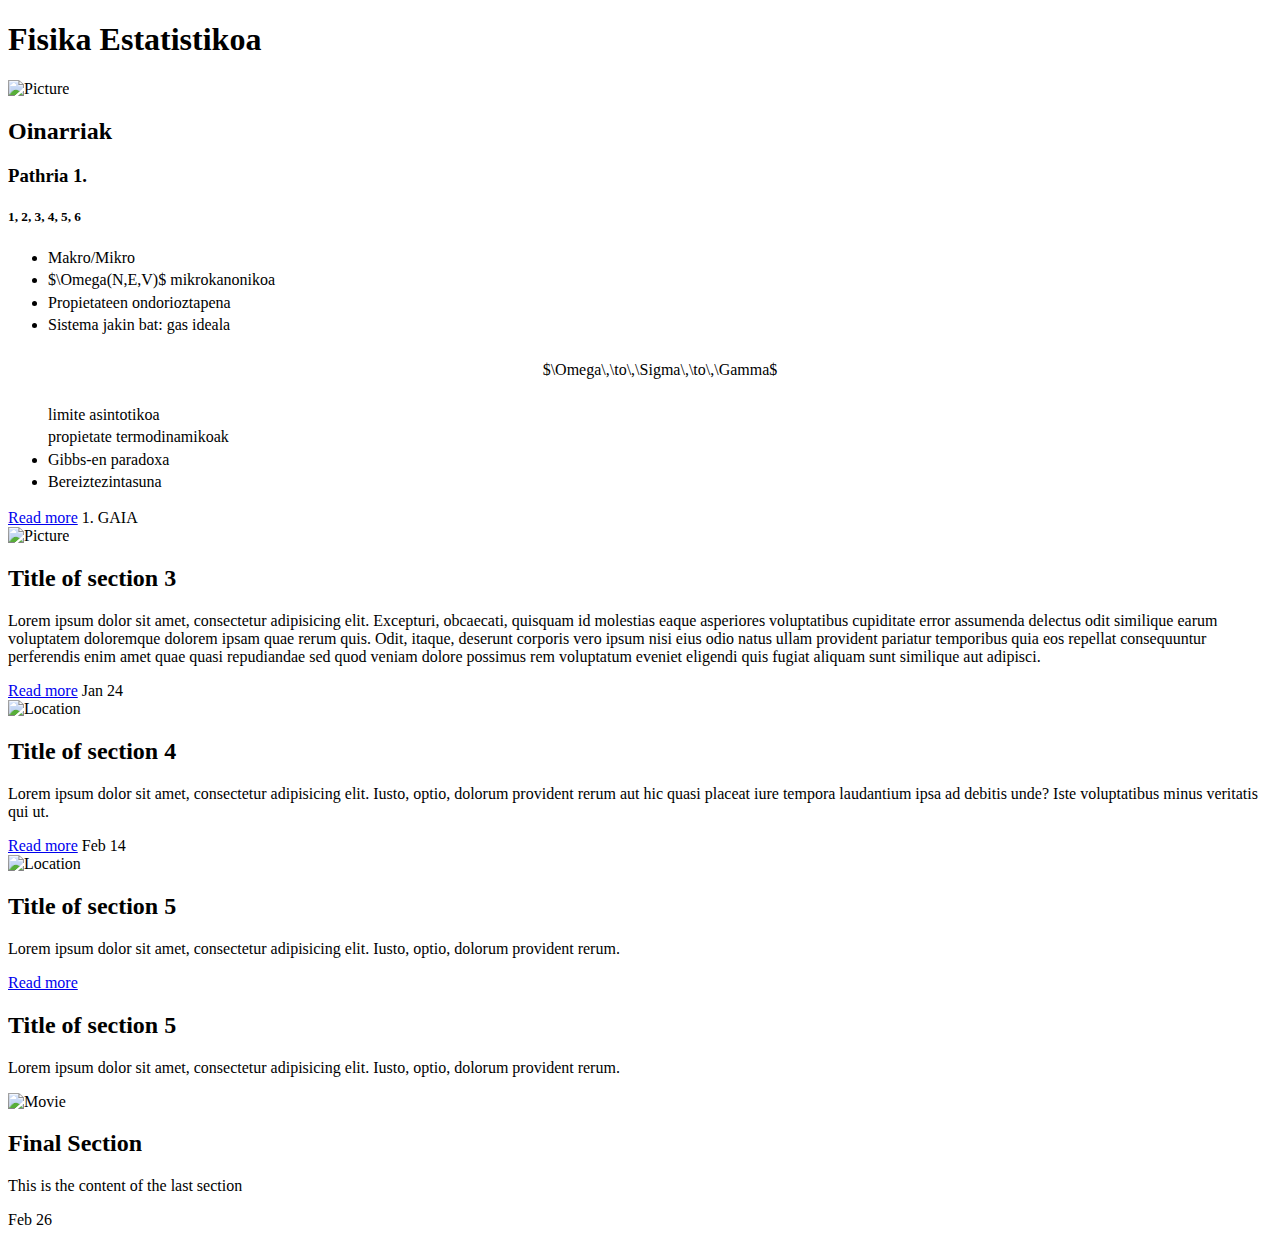
==== 2_FisikaEstatistikoa2016_2017/vertical-timeline/index.html @ 7bee0e9d "HTML proba (2017-01-31)" ====
<!doctype html>
<html lang="en" class="no-js">
<head>
	<meta charset="UTF-8">
	<meta name="viewport" content="width=device-width, initial-scale=1">

	<link href='http://fonts.googleapis.com/css?family=Droid+Serif|Open+Sans:400,700' rel='stylesheet' type='text/css'>

	<link rel="stylesheet" href="css/reset.css"> <!-- CSS reset -->
	<link rel="stylesheet" href="css/style.css"> <!-- Resource style -->
	<script src="js/modernizr.js"></script> <!-- Modernizr -->
  	
	<title>Fisika Estatistikoa</title>

</head>
<body>
	<header>
		<h1>Fisika Estatistikoa</h1>
	</header>

	<section id="cd-timeline" class="cd-container">
		<div class="cd-timeline-block">
			<div class="cd-timeline-img cd-picture">
				<img src="img/cd-icon-picture.svg" alt="Picture">
			</div> <!-- cd-timeline-img -->

			<div class="cd-timeline-content-pathria">
				<h2>Oinarriak</h2>
				<h3>Pathria 1.</h3>
				<h5>1, 2, 3, 4, 5, 6</h5>
				<p></p>
				<ul style="list-style-type:disc; line-height:1.4;">
					<li>Makro/Mikro</li>
					<li>$\Omega(N,E,V)$ mikrokanonikoa</li>
					<li>Propietateen ondorioztapena</li>
					<li>Sistema jakin bat: gas ideala<br><br>
					<center>$\Omega\,\to\,\Sigma\,\to\,\Gamma$</center><br>
					limite asintotikoa<br>
					propietate termodinamikoak</li>
					<li>Gibbs-en paradoxa</li>
					<li>Bereiztezintasuna</li>
				</ul>
				<p></p>
				<p></p>
				<a href="#0" class="cd-read-more">Read more</a>
				<span class="cd-date">1. GAIA</span>
			</div> <!-- cd-timeline-content -->
		</div> <!-- cd-timeline-block -->

<!--Salto-->
		<div class="cd-timeline-block">
		</div> <!-- cd-timeline-block -->
		
		<div class="cd-timeline-block">
			<div class="cd-timeline-img cd-picture">
				<img src="img/cd-icon-picture.svg" alt="Picture">
			</div> <!-- cd-timeline-img -->

			<div class="cd-timeline-content">
				<h2>Title of section 3</h2>
				<p>Lorem ipsum dolor sit amet, consectetur adipisicing elit. Excepturi, obcaecati, quisquam id molestias eaque asperiores voluptatibus cupiditate error assumenda delectus odit similique earum voluptatem doloremque dolorem ipsam quae rerum quis. Odit, itaque, deserunt corporis vero ipsum nisi eius odio natus ullam provident pariatur temporibus quia eos repellat consequuntur perferendis enim amet quae quasi repudiandae sed quod veniam dolore possimus rem voluptatum eveniet eligendi quis fugiat aliquam sunt similique aut adipisci.</p>
				<a href="#0" class="cd-read-more">Read more</a>
				<span class="cd-date">Jan 24</span>
			</div> <!-- cd-timeline-content -->
		</div> <!-- cd-timeline-block -->

		<div class="cd-timeline-block">
			<div class="cd-timeline-img cd-location">
				<img src="img/cd-icon-location.svg" alt="Location">
			</div> <!-- cd-timeline-img -->

			<div class="cd-timeline-content-kittel">
				<h2>Title of section 4</h2>
				<p>Lorem ipsum dolor sit amet, consectetur adipisicing elit. Iusto, optio, dolorum provident rerum aut hic quasi placeat iure tempora laudantium ipsa ad debitis unde? Iste voluptatibus minus veritatis qui ut.</p>
				<a href="#0" class="cd-read-more">Read more</a>
				<span class="cd-date">Feb 14</span>
			</div> <!-- cd-timeline-content -->
		</div> <!-- cd-timeline-block -->

		<div class="cd-timeline-block">
			<div class="cd-timeline-img cd-location">
				<img src="img/cd-icon-location.svg" alt="Location">
			</div> <!-- cd-timeline-img -->

			<div class="cd-timeline-content">
				<h2>Title of section 5</h2>
				<p>Lorem ipsum dolor sit amet, consectetur adipisicing elit. Iusto, optio, dolorum provident rerum.</p>
				<a href="#0" class="cd-read-more">Read more</a>
				<span class="cd-date"><h2>Title of section 5</h2>
				<p>Lorem ipsum dolor sit amet, consectetur adipisicing elit. Iusto, optio, dolorum provident rerum.</p></span>
				<!-- <span class="cd-timeline-content">Feb 18</span>-->
			</div> <!-- cd-timeline-content -->
		</div> <!-- cd-timeline-block -->

		<div class="cd-timeline-block">
			<div class="cd-timeline-img cd-movie">
				<img src="img/cd-icon-movie.svg" alt="Movie">
			</div> <!-- cd-timeline-img -->

			<div class="cd-timeline-content">
				<h2>Final Section</h2>
				<p>This is the content of the last section</p>
				<span class="cd-date">Feb 26</span>
			</div> <!-- cd-timeline-content -->
		</div> <!-- cd-timeline-block -->
	</section> <!-- cd-timeline -->
<script src="http://ajax.googleapis.com/ajax/libs/jquery/1.11.0/jquery.min.js"></script>
<script src="js/main.js"></script> <!-- Resource jQuery -->
<script type="text/x-mathjax-config">
  MathJax.Hub.Config({tex2jax: {inlineMath: [['$','$'], ['\\(','\\)']]}});
</script>
<script type="text/javascript" async
  src="https://cdn.mathjax.org/mathjax/latest/MathJax.js?config=TeX-AMS_CHTML">
</script>
</body>
</html>
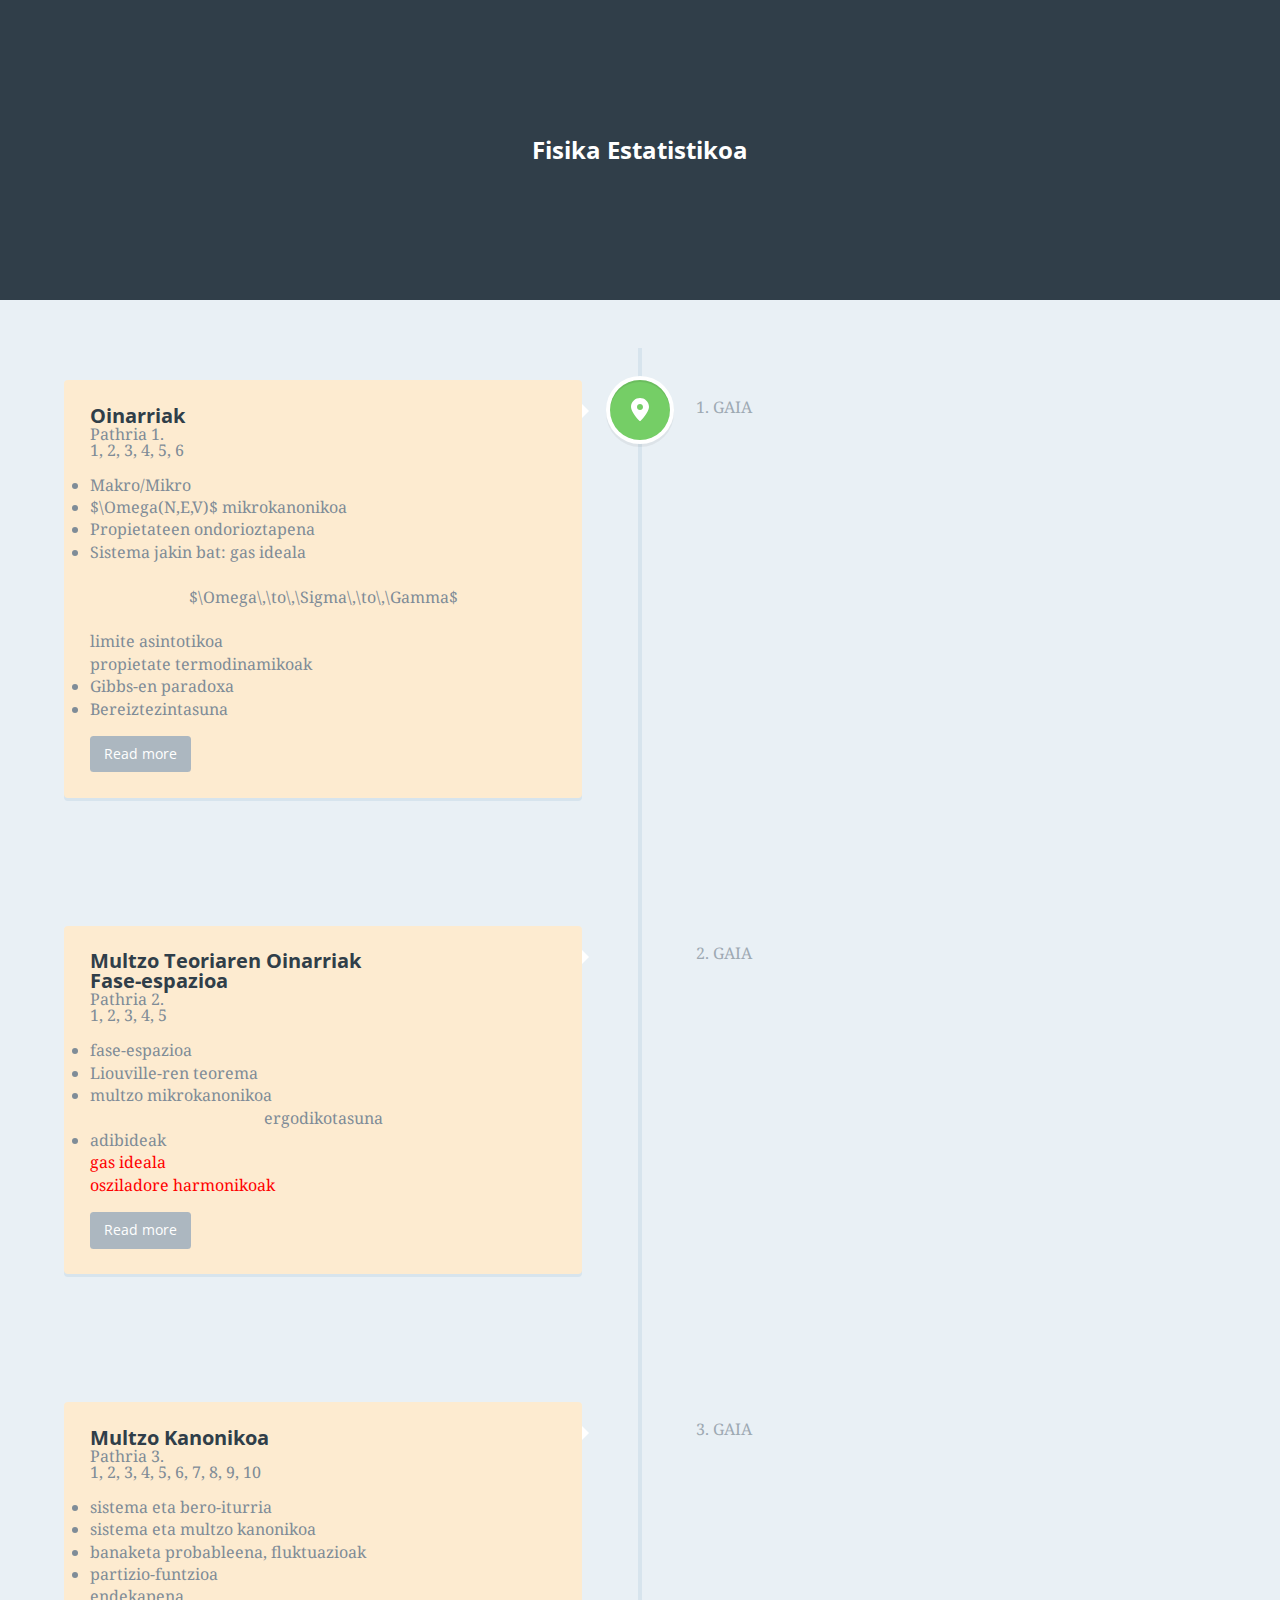
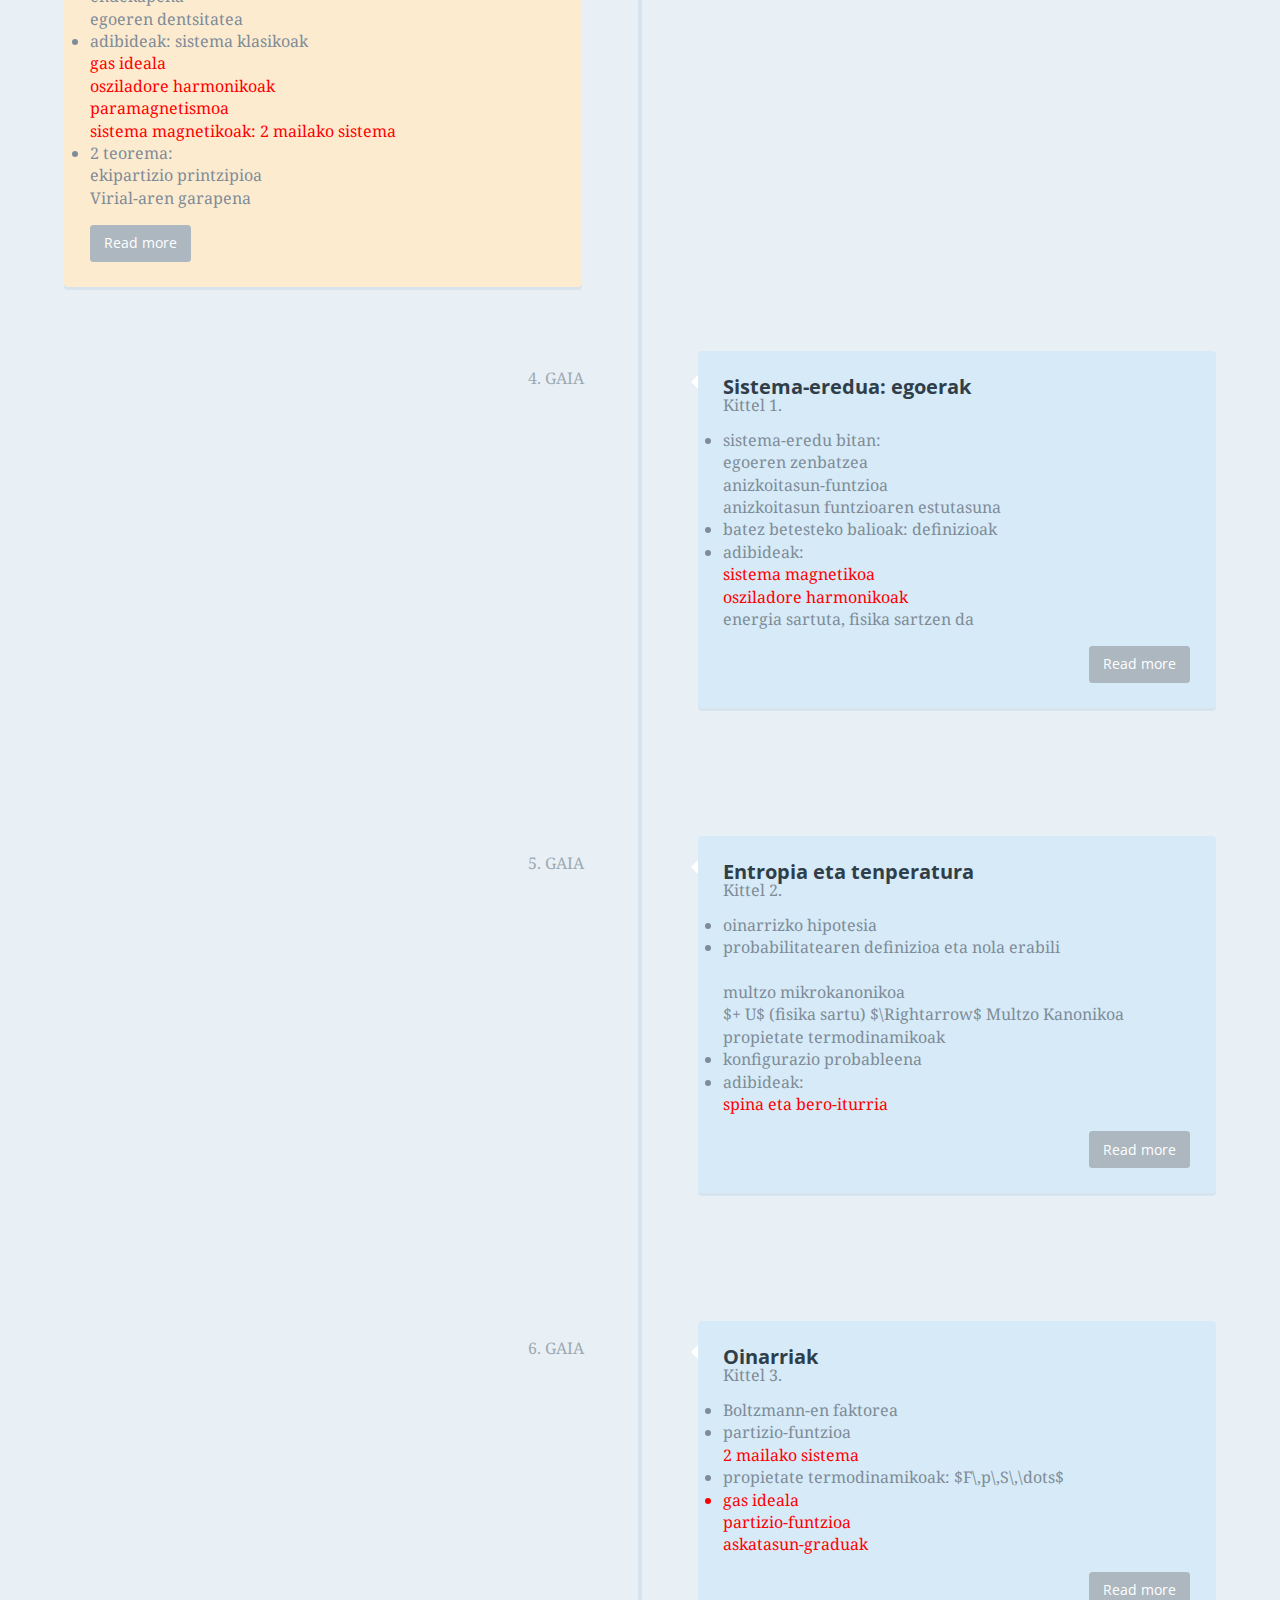
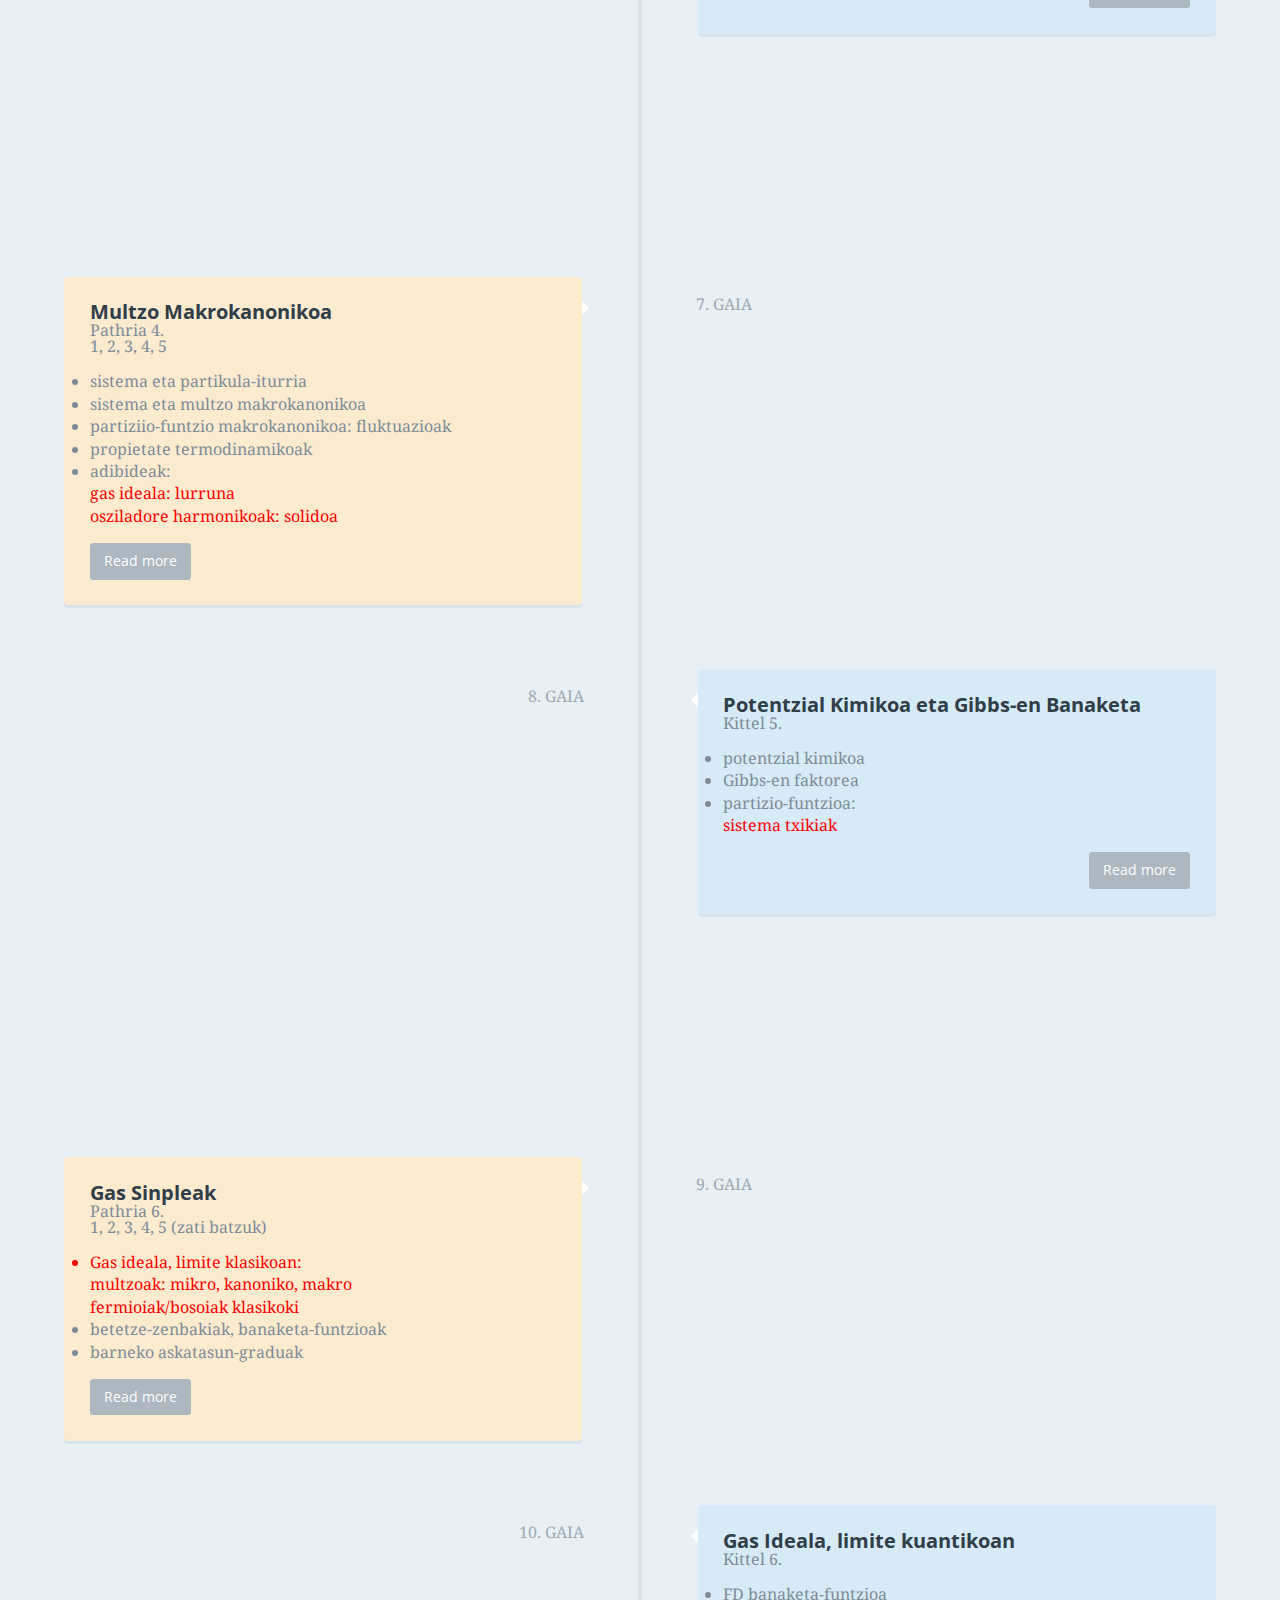
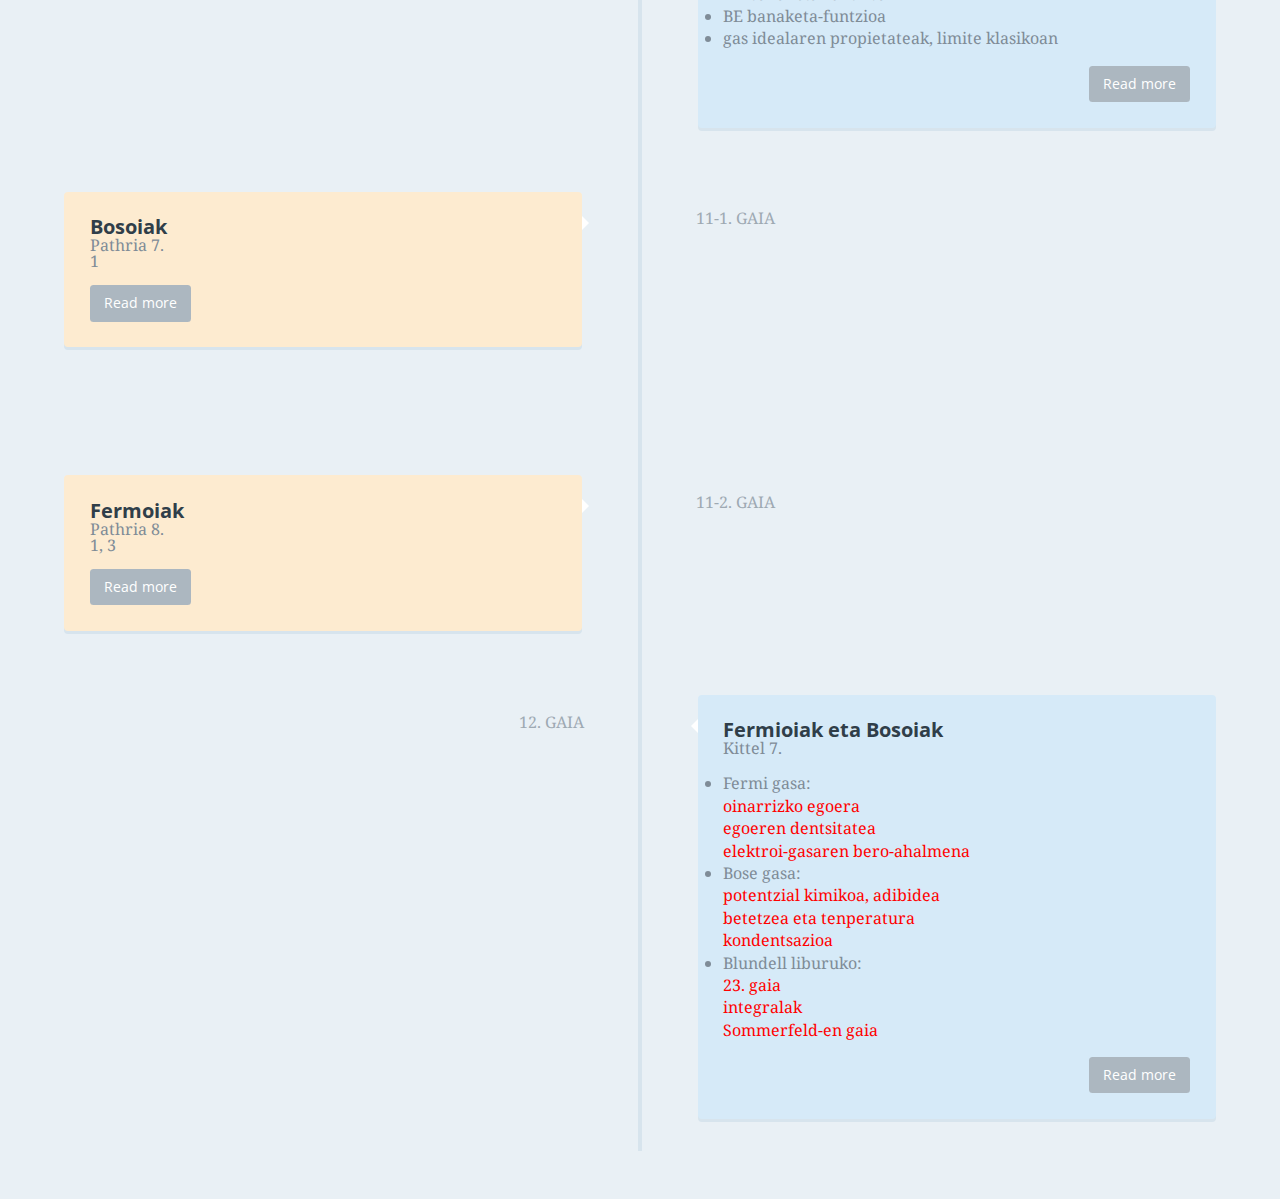
==== commit 47035084: "Egunkaria eguneratuta, aurkezpen-eskola eguneratuta (2017-02-01)" ====
--- a/2_FisikaEstatistikoa2016_2017/vertical-timeline/index.html
+++ b/2_FisikaEstatistikoa2016_2017/vertical-timeline/index.html
@@ -1,5 +1,7 @@
 <!doctype html>
+
 <html lang="en" class="no-js">
+
 <head>
 	<meta charset="UTF-8">
 	<meta name="viewport" content="width=device-width, initial-scale=1">
@@ -9,7 +11,10 @@
 	<link rel="stylesheet" href="css/reset.css"> <!-- CSS reset -->
 	<link rel="stylesheet" href="css/style.css"> <!-- Resource style -->
 	<script src="js/modernizr.js"></script> <!-- Modernizr -->
-  	
+
+	<script src="http://www.w3schools.com/lib/w3data.js"></script>
+
+	
 	<title>Fisika Estatistikoa</title>
 
 </head>
@@ -18,10 +23,11 @@
 		<h1>Fisika Estatistikoa</h1>
 	</header>
 
+
 	<section id="cd-timeline" class="cd-container">
 		<div class="cd-timeline-block">
 			<div class="cd-timeline-img cd-picture">
-				<img src="img/cd-icon-picture.svg" alt="Picture">
+				<img src="img/cd-icon-location.svg" alt="Picture">
 			</div> <!-- cd-timeline-img -->
 
 			<div class="cd-timeline-content-pathria">
@@ -50,60 +56,411 @@
 <!--Salto-->
 		<div class="cd-timeline-block">
 		</div> <!-- cd-timeline-block -->
-		
-		<div class="cd-timeline-block">
-			<div class="cd-timeline-img cd-picture">
-				<img src="img/cd-icon-picture.svg" alt="Picture">
-			</div> <!-- cd-timeline-img -->
-
+<!--Salto-->
+
+<!--   Gaia   Pathria 2.-->
+		<div class="cd-timeline-block">
+			<div class="cd-timeline-img cd-picture">
+				<img src="img/cd-icon-location.svg" alt="Picture">
+			</div> <!-- cd-timeline-img -->
+			<div class="cd-timeline-content-pathria">
+				<h2>Multzo Teoriaren Oinarriak</h2>
+				<h2>Fase-espazioa</h2>
+				<h3>Pathria 2.</h3>
+				<h5>1, 2, 3, 4, 5</h5>
+				<p></p>
+				<ul style="list-style-type:disc; line-height:1.4;">
+					<li>fase-espazioa</li>
+					<li>Liouville-ren teorema</li>
+					<li>multzo mikrokanonikoa</li>
+					<center>ergodikotasuna</center>
+					<li>adibideak
+						<ul>
+							<li style="color:red;">gas ideala</li>
+							<li style="color:red;">osziladore harmonikoak</li>
+						</ul>
+					</li>
+				</ul>
+				<p></p>
+				<p></p>
+				<a href="#0" class="cd-read-more">Read more</a>
+				<span class="cd-date">2. GAIA</span>
+			</div> <!-- cd-timeline-content -->
+		</div> <!-- cd-timeline-block -->
+<!--Gaia-->
+<!--Salto-->
+		<div class="cd-timeline-block">
+		</div> <!-- cd-timeline-block -->
+<!--Salto-->
+
+<!--   Gaia   Pathria 3.-->
+		<div class="cd-timeline-block">
+			<div class="cd-timeline-img cd-picture">
+				<img src="img/cd-icon-location.svg" alt="Picture">
+			</div> <!-- cd-timeline-img -->
+			<div class="cd-timeline-content-pathria">
+				<h2>Multzo Kanonikoa</h2>
+				<h3>Pathria 3.</h3>
+				<h5>1, 2, 3, 4, 5, 6, 7, 8, 9, 10</h5>
+				<p></p>
+				<ul style="list-style-type:disc; line-height:1.4;">
+					<li>sistema eta bero-iturria</li>
+					<li>sistema eta multzo kanonikoa</li>
+					<li>banaketa probableena, fluktuazioak</li>
+					<li>partizio-funtzioa
+						<ul>
+							<li>endekapena</li>
+							<li>egoeren dentsitatea</li>
+						</ul>
+					</li>
+					<li>adibideak: sistema klasikoak
+						<ul>
+							<li style="color:red;">gas ideala</li>
+							<li style="color:red;">osziladore harmonikoak</li>
+							<li style="color:red;">paramagnetismoa</li>
+							<li style="color:red;">sistema magnetikoak: 2 mailako sistema</li>
+						</ul>
+					</li>
+					<li>2 teorema:
+						<ul>
+							<li>ekipartizio printzipioa</li>
+							<li>Virial-aren garapena</li>
+						</ul>
+					</li>
+				</ul>
+				<p></p>
+				<p></p>
+				<a href="#0" class="cd-read-more">Read more</a>
+				<span class="cd-date">3. GAIA</span>
+			</div> <!-- cd-timeline-content -->
+
+		</div> <!-- cd-timeline-block -->
+<!--Gaia-->
+<!--   Gaia   Kittel 1.-->
+		<div class="cd-timeline-block">
+			<div class="cd-timeline-img cd-picture">
+				<img src="img/cd-icon-location.svg" alt="Picture">
+			</div> <!-- cd-timeline-img -->
+			<div class="cd-timeline-content-kittel">
+				<h2>Sistema-eredua: egoerak</h2>
+				<h3>Kittel 1.</h3>
+				<h5></h5>
+				<p></p>
+				<ul style="list-style-type:disc; line-height:1.4;">
+					<li>sistema-eredu bitan:
+						<ul>
+							<li>egoeren zenbatzea</li>
+							<li>anizkoitasun-funtzioa</li>
+							<li>anizkoitasun funtzioaren estutasuna</li>
+						</ul>
+					<li>batez betesteko balioak: definizioak</li>
+					<li>adibideak: 
+						<ul>
+							<li style="color:red;">sistema magnetikoa</li>
+							<li style="color:red;">osziladore harmonikoak</li>
+							<li>energia sartuta, fisika sartzen da</li>
+						</ul>
+				</ul>
+				<p></p>
+				<p></p>
+				<a href="#0" class="cd-read-more">Read more</a>
+				<span class="cd-date">4. GAIA</span>
+			</div> <!-- cd-timeline-content -->
+
+		</div> <!-- cd-timeline-block -->
+<!--Gaia-->
+<!--Salto-->
+		<div class="cd-timeline-block">
+		</div> <!-- cd-timeline-block -->
+<!--Salto-->
+<!--   Gaia   Kittel 2.-->
+		<div class="cd-timeline-block">
+			<div class="cd-timeline-img cd-picture">
+				<img src="img/cd-icon-location.svg" alt="Picture">
+			</div> <!-- cd-timeline-img -->
+			<div class="cd-timeline-content-kittel">
+				<h2>Entropia eta tenperatura</h2>
+				<h3>Kittel 2.</h3>
+				<h5></h5>
+				<p></p>
+				<ul style="list-style-type:disc; line-height:1.4;">
+					<li>oinarrizko hipotesia</li>
+					<li>probabilitatearen definizioa eta nola erabili<br><br>
+					multzo mikrokanonikoa<br>
+					$+ U$ (fisika sartu) $\Rightarrow$ Multzo Kanonikoa<br>
+					propietate termodinamikoak</li>
+					<li>konfigurazio probableena</li>
+					<li>adibideak:
+						<ul>
+							<li style="color:red;">spina eta bero-iturria</li>
+						</ul>
+				</ul>
+				<p></p>
+				<p></p>
+				<a href="#0" class="cd-read-more">Read more</a>
+				<span class="cd-date">5. GAIA</span>
+			</div> <!-- cd-timeline-content -->
+
+		</div> <!-- cd-timeline-block -->
+<!--Gaia-->
+<!--Salto-->
+		<div class="cd-timeline-block">
+		</div> <!-- cd-timeline-block -->
+<!--Salto-->
+<!--   Gaia   Kittel 3.-->
+		<div class="cd-timeline-block">
+			<div class="cd-timeline-img cd-picture">
+				<img src="img/cd-icon-location.svg" alt="Picture">
+			</div> <!-- cd-timeline-img -->
+			<div class="cd-timeline-content-kittel">
+				<h2>Oinarriak</h2>
+				<h3>Kittel 3.</h3>
+				<h5></h5>
+				<p></p>
+				<ul style="list-style-type:disc; line-height:1.4;">
+					<li>Boltzmann-en faktorea</li>
+					<li>partizio-funtzioa
+						<ul>
+							<li style="color:red;">2 mailako sistema</li>
+						</ul>
+					<li>propietate termodinamikoak: $F\,p\,S\,\dots$</li>
+					<li style="color:red;">gas ideala
+						<ul>
+							<li style="color:red;">partizio-funtzioa</li>
+							<li style="color:red;">askatasun-graduak</li>
+						</ul>
+				</ul>
+				<p></p>
+				<p></p>
+				<a href="#0" class="cd-read-more">Read more</a>
+				<span class="cd-date">6. GAIA</span>
+			</div> <!-- cd-timeline-content -->
+		</div> <!-- cd-timeline-block -->
+<!--Gaia-->
+
+<!--Salto-->
+		<div class="cd-timeline-block">
+			<div class="cd-timeline-img cd-picture">
+				<img src="img/cd-icon-location.svg" alt="Picture">
+			</div> <!-- cd-timeline-img -->
 			<div class="cd-timeline-content">
-				<h2>Title of section 3</h2>
-				<p>Lorem ipsum dolor sit amet, consectetur adipisicing elit. Excepturi, obcaecati, quisquam id molestias eaque asperiores voluptatibus cupiditate error assumenda delectus odit similique earum voluptatem doloremque dolorem ipsam quae rerum quis. Odit, itaque, deserunt corporis vero ipsum nisi eius odio natus ullam provident pariatur temporibus quia eos repellat consequuntur perferendis enim amet quae quasi repudiandae sed quod veniam dolore possimus rem voluptatum eveniet eligendi quis fugiat aliquam sunt similique aut adipisci.</p>
-				<a href="#0" class="cd-read-more">Read more</a>
-				<span class="cd-date">Jan 24</span>
-			</div> <!-- cd-timeline-content -->
-		</div> <!-- cd-timeline-block -->
-
-		<div class="cd-timeline-block">
-			<div class="cd-timeline-img cd-location">
-				<img src="img/cd-icon-location.svg" alt="Location">
-			</div> <!-- cd-timeline-img -->
-
-			<div class="cd-timeline-content-kittel">
-				<h2>Title of section 4</h2>
-				<p>Lorem ipsum dolor sit amet, consectetur adipisicing elit. Iusto, optio, dolorum provident rerum aut hic quasi placeat iure tempora laudantium ipsa ad debitis unde? Iste voluptatibus minus veritatis qui ut.</p>
-				<a href="#0" class="cd-read-more">Read more</a>
-				<span class="cd-date">Feb 14</span>
-			</div> <!-- cd-timeline-content -->
-		</div> <!-- cd-timeline-block -->
-
-		<div class="cd-timeline-block">
-			<div class="cd-timeline-img cd-location">
-				<img src="img/cd-icon-location.svg" alt="Location">
-			</div> <!-- cd-timeline-img -->
-
+				<span class="cd-date">Multzo Mikrokanonikoa eta kanonikoa</span>
+			</div> <!-- cd-timeline-content -->
+		</div> <!-- cd-timeline-block -->
+<!--Salto-->
+<!--Salto-->
+		<div class="cd-timeline-block">
+		</div> <!-- cd-timeline-block -->
+<!--Salto-->
+
+<!--   Gaia   Pathria 4.-->
+		<div class="cd-timeline-block">
+			<div class="cd-timeline-img cd-picture">
+				<img src="img/cd-icon-location.svg" alt="Picture">
+			</div> <!-- cd-timeline-img -->
+			<div class="cd-timeline-content-pathria">
+				<h2>Multzo Makrokanonikoa</h2>
+				<h3>Pathria 4.</h3>
+				<h5>1, 2, 3, 4, 5</h5>
+				<p></p>
+				<ul style="list-style-type:disc; line-height:1.4;">
+					<li>sistema eta partikula-iturria</li>
+					<li>sistema eta multzo makrokanonikoa</li>
+					<li>partiziio-funtzio makrokanonikoa: fluktuazioak</li>
+					<li>propietate termodinamikoak</li>
+					<li>adibideak:
+						<ul>
+							<li style="color:red;">gas ideala: lurruna</li>
+							<li style="color:red;">osziladore harmonikoak: solidoa</li>
+						</ul>
+				</ul>
+				<p></p>
+				<p></p>
+				<a href="#0" class="cd-read-more">Read more</a>
+				<span class="cd-date">7. GAIA</span>
+			</div> <!-- cd-timeline-content -->
+		</div> <!-- cd-timeline-block -->
+<!--Gaia-->
+<!--   Gaia   Kittel 5.-->
+		<div class="cd-timeline-block">
+			<div class="cd-timeline-img cd-picture">
+				<img src="img/cd-icon-location.svg" alt="Picture">
+			</div> <!-- cd-timeline-img -->
+			<div class="cd-timeline-content-kittel">
+				<h2>Potentzial Kimikoa eta Gibbs-en Banaketa</h2>
+				<h3>Kittel 5.</h3>
+				<h5></h5>
+				<p></p>
+				<ul style="list-style-type:disc; line-height:1.4;">
+					<li>potentzial kimikoa</li>
+					<li>Gibbs-en faktorea</li>
+					<li>partizio-funtzioa:
+						<ul>
+							<li style="color:red;">sistema txikiak</li>
+						</ul>
+				</ul>
+				<p></p>
+				<p></p>
+				<a href="#0" class="cd-read-more">Read more</a>
+				<span class="cd-date">8. GAIA</span>
+			</div> <!-- cd-timeline-content -->
+		</div> <!-- cd-timeline-block -->
+<!--Gaia-->
+
+<!--Salto-->
+		<div class="cd-timeline-block">
+			<div class="cd-timeline-img cd-picture">
+				<img src="img/cd-icon-location.svg" alt="Picture">
+			</div> <!-- cd-timeline-img -->
 			<div class="cd-timeline-content">
-				<h2>Title of section 5</h2>
-				<p>Lorem ipsum dolor sit amet, consectetur adipisicing elit. Iusto, optio, dolorum provident rerum.</p>
-				<a href="#0" class="cd-read-more">Read more</a>
-				<span class="cd-date"><h2>Title of section 5</h2>
-				<p>Lorem ipsum dolor sit amet, consectetur adipisicing elit. Iusto, optio, dolorum provident rerum.</p></span>
-				<!-- <span class="cd-timeline-content">Feb 18</span>-->
-			</div> <!-- cd-timeline-content -->
-		</div> <!-- cd-timeline-block -->
-
-		<div class="cd-timeline-block">
-			<div class="cd-timeline-img cd-movie">
-				<img src="img/cd-icon-movie.svg" alt="Movie">
-			</div> <!-- cd-timeline-img -->
-
-			<div class="cd-timeline-content">
-				<h2>Final Section</h2>
-				<p>This is the content of the last section</p>
-				<span class="cd-date">Feb 26</span>
-			</div> <!-- cd-timeline-content -->
-		</div> <!-- cd-timeline-block -->
+				<span class="cd-date">Multzo Makrokanonikoa</span>
+			</div> <!-- cd-timeline-content -->
+		</div> <!-- cd-timeline-block -->
+<!--Salto-->
+<!--Salto-->
+		<div class="cd-timeline-block">
+		</div> <!-- cd-timeline-block -->
+<!--Salto-->
+
+<!--   Gaia   Pathria 6.-->
+		<div class="cd-timeline-block">
+			<div class="cd-timeline-img cd-picture">
+				<img src="img/cd-icon-location.svg" alt="Picture">
+			</div> <!-- cd-timeline-img -->
+			<div class="cd-timeline-content-pathria">
+				<h2>Gas Sinpleak</h2>
+				<h3>Pathria 6.</h3>
+				<h5>1, 2, 3, 4, 5 (zati batzuk)</h5>
+				<p></p>
+				<ul style="list-style-type:disc; line-height:1.4;">
+					<li style="color:red;">Gas ideala, limite klasikoan:
+						<ul>
+							<li style="color:red;">multzoak: mikro, kanoniko, makro</li>
+							<li style="color:red;">fermioiak/bosoiak klasikoki</li>
+						</ul>
+					<li>betetze-zenbakiak, banaketa-funtzioak</li>
+					<li>barneko askatasun-graduak</li>
+				</ul>
+				<p></p>
+				<p></p>
+				<a href="#0" class="cd-read-more">Read more</a>
+				<span class="cd-date">9. GAIA</span>
+			</div> <!-- cd-timeline-content -->
+
+		</div> <!-- cd-timeline-block -->
+<!--Gaia-->
+<!--   Gaia   Kittel 6.-->
+		<div class="cd-timeline-block">
+			<div class="cd-timeline-img cd-picture">
+				<img src="img/cd-icon-location.svg" alt="Picture">
+			</div> <!-- cd-timeline-img -->
+			<div class="cd-timeline-content-kittel">
+				<h2>Gas Ideala, limite kuantikoan</h2>
+				<h3>Kittel 6.</h3>
+				<h5></h5>
+				<p></p>
+				<ul style="list-style-type:disc; line-height:1.4;">
+					<li>FD banaketa-funtzioa</li>
+					<li>BE banaketa-funtzioa</li>
+					<li>gas idealaren propietateak, limite klasikoan</li>
+				</ul>
+				<p></p>
+				<p></p>
+				<a href="#0" class="cd-read-more">Read more</a>
+				<span class="cd-date">10. GAIA</span>
+			</div> <!-- cd-timeline-content -->
+
+		</div> <!-- cd-timeline-block -->
+<!--Gaia-->
+<!--   Gaia   Pathria 7.-->
+		<div class="cd-timeline-block">
+			<div class="cd-timeline-img cd-picture">
+				<img src="img/cd-icon-location.svg" alt="Picture">
+			</div> <!-- cd-timeline-img -->
+			<div class="cd-timeline-content-pathria">
+				<h2>Bosoiak</h2>
+				<h3>Pathria 7.</h3>
+				<h5>1</h5>
+				<p></p>
+				<ul style="list-style-type:disc; line-height:1.4;">
+				</ul>
+				<p></p>
+				<p></p>
+				<a href="#0" class="cd-read-more">Read more</a>
+				<span class="cd-date">11-1. GAIA</span>
+			</div> <!-- cd-timeline-content -->
+
+		</div> <!-- cd-timeline-block -->
+<!--Gaia-->
+<!--Salto-->
+		<div class="cd-timeline-block">
+		</div> <!-- cd-timeline-block -->
+<!--Salto-->
+<!--   Gaia   Pathria 8.-->
+		<div class="cd-timeline-block">
+			<div class="cd-timeline-img cd-picture">
+				<img src="img/cd-icon-location.svg" alt="Picture">
+			</div> <!-- cd-timeline-img -->
+			<div class="cd-timeline-content-pathria">
+				<h2>Fermoiak</h2>
+				<h3>Pathria 8.</h3>
+				<h5>1, 3</h5>
+				<p></p>
+				<ul style="list-style-type:disc; line-height:1.4;">
+				</ul>
+				<p></p>
+				<p></p>
+				<a href="#0" class="cd-read-more">Read more</a>
+				<span class="cd-date">11-2. GAIA</span>
+			</div> <!-- cd-timeline-content -->
+
+		</div> <!-- cd-timeline-block -->
+<!--Gaia-->
+<!--   Gaia   Kittel 7.-->
+		<div class="cd-timeline-block">
+			<div class="cd-timeline-img cd-picture">
+				<img src="img/cd-icon-location.svg" alt="Picture">
+			</div> <!-- cd-timeline-img -->
+			<div class="cd-timeline-content-kittel">
+				<h2>Fermioiak eta Bosoiak</h2>
+				<h3>Kittel 7.</h3>
+				<h5></h5>
+				<p></p>
+				<ul style="list-style-type:disc; line-height:1.4;">
+					<li>Fermi gasa:
+						<ul>
+							<li style="color:red;">oinarrizko egoera</li>
+							<li style="color:red;">egoeren dentsitatea</li>
+							<li style="color:red;">elektroi-gasaren bero-ahalmena</li>
+						</ul>
+					<li>Bose gasa:
+						<ul>
+							<li style="color:red;">potentzial kimikoa, adibidea</li>
+							<li style="color:red;">betetzea eta tenperatura</li>
+							<li style="color:red;">kondentsazioa</li>
+						</ul>
+					<li>Blundell liburuko:
+						<ul>
+							<li style="color:red;">23. gaia</li>
+							<li style="color:red;">integralak</li>
+							<li style="color:red;">Sommerfeld-en gaia</li>
+						</ul>
+				</ul>
+				<p></p>
+				<p></p>
+				<a href="#0" class="cd-read-more">Read more</a>
+				<span class="cd-date">12. GAIA</span>
+			</div> <!-- cd-timeline-content -->
+
+		</div> <!-- cd-timeline-block -->
+<!--Gaia-->
+
+
+
+
 	</section> <!-- cd-timeline -->
+
+
 <script src="http://ajax.googleapis.com/ajax/libs/jquery/1.11.0/jquery.min.js"></script>
 <script src="js/main.js"></script> <!-- Resource jQuery -->
 <script type="text/x-mathjax-config">
--- a/2_FisikaEstatistikoa2016_2017/vertical-timeline/css/style.css
+++ b/2_FisikaEstatistikoa2016_2017/vertical-timeline/css/style.css
@@ -0,0 +1,982 @@
+/* -------------------------------- 
+
+Primary style
+
+-------------------------------- */
+html * {
+  -webkit-font-smoothing: antialiased;
+  -moz-osx-font-smoothing: grayscale;
+}
+
+*, *:after, *:before {
+  -webkit-box-sizing: border-box;
+  -moz-box-sizing: border-box;
+  box-sizing: border-box;
+}
+
+body {
+  font-size: 100%;
+  font-family: "Droid Serif", serif;
+  color: #7f8c97;
+  background-color: #e9f0f5;
+}
+
+a {
+  color: #acb7c0;
+  text-decoration: none;
+  font-family: "Open Sans", sans-serif;
+}
+
+img {
+  max-width: 100%;
+}
+
+h1, h2 {
+  font-family: "Open Sans", sans-serif;
+  font-weight: bold;
+}
+
+/* -------------------------------- 
+
+Modules - reusable parts of our design
+
+-------------------------------- */
+.cd-container {
+  /* this class is used to give a max-width to the element it is applied to, and center it horizontally when it reaches that max-width */
+  width: 90%;
+  max-width: 1170px;
+  margin: 0 auto;
+}
+.cd-container::after {
+  /* clearfix */
+  content: '';
+  display: table;
+  clear: both;
+}
+
+/* -------------------------------- 
+
+Main components 
+
+-------------------------------- */
+header {
+  height: 200px;
+  line-height: 200px;
+  text-align: center;
+  background: #303e49;
+}
+header h1 {
+  color: white;
+  font-size: 18px;
+  font-size: 1.125rem;
+}
+@media only screen and (min-width: 1170px) {
+  header {
+    height: 300px;
+    line-height: 300px;
+  }
+  header h1 {
+    font-size: 24px;
+    font-size: 1.5rem;
+  }
+}
+
+#cd-timeline {
+  position: relative;
+  padding: 2em 0;
+  margin-top: 2em;
+  margin-bottom: 2em;
+}
+#cd-timeline::before {
+  /* this is the vertical line */
+  content: '';
+  position: absolute;
+  top: 0;
+  left: 18px;
+  height: 100%;
+  width: 4px;
+  background: #d7e4ed;
+}
+@media only screen and (min-width: 1170px) {
+  #cd-timeline {
+    margin-top: 3em;
+    margin-bottom: 3em;
+  }
+  #cd-timeline::before {
+    left: 50%;
+    margin-left: -2px;
+  }
+}
+
+.cd-timeline-block {
+  position: relative;
+  margin: 2em 0;
+}
+.cd-timeline-block:after {
+  content: "";
+  display: table;
+  clear: both;
+}
+.cd-timeline-block:first-child {
+  margin-top: 0;
+}
+.cd-timeline-block:last-child {
+  margin-bottom: 0;
+}
+@media only screen and (min-width: 1170px) {
+  .cd-timeline-block {
+    margin: 4em 0;
+  }
+  .cd-timeline-block:first-child {
+    margin-top: 0;
+  }
+  .cd-timeline-block:last-child {
+    margin-bottom: 0;
+  }
+}
+
+.cd-timeline-img {
+  position: absolute;
+  top: 0;
+  left: 0;
+  width: 40px;
+  height: 40px;
+  border-radius: 50%;
+  box-shadow: 0 0 0 4px white, inset 0 2px 0 rgba(0, 0, 0, 0.08), 0 3px 0 4px rgba(0, 0, 0, 0.05);
+}
+.cd-timeline-img img {
+  display: block;
+  width: 24px;
+  height: 24px;
+  position: relative;
+  left: 50%;
+  top: 50%;
+  margin-left: -12px;
+  margin-top: -12px;
+}
+.cd-timeline-img.cd-picture {
+  background: #75ce66;
+}
+.cd-timeline-img.cd-movie {
+  background: #c03b44;
+}
+.cd-timeline-img.cd-location {
+  background: #f0ca45;
+}
+@media only screen and (min-width: 1170px) {
+  .cd-timeline-img {
+    width: 60px;
+    height: 60px;
+    left: 50%;
+    margin-left: -30px;
+    /* Force Hardware Acceleration in WebKit */
+    -webkit-transform: translateZ(0);
+    -webkit-backface-visibility: hidden;
+  }
+  .cssanimations .cd-timeline-img.is-hidden {
+    visibility: hidden;
+  }
+  .cssanimations .cd-timeline-img.bounce-in {
+    visibility: visible;
+    -webkit-animation: cd-bounce-1 0.6s;
+    -moz-animation: cd-bounce-1 0.6s;
+    animation: cd-bounce-1 0.6s;
+  }
+}
+
+@-webkit-keyframes cd-bounce-1 {
+  0% {
+    opacity: 0;
+    -webkit-transform: scale(0.5);
+  }
+
+  60% {
+    opacity: 1;
+    -webkit-transform: scale(1.2);
+  }
+
+  100% {
+    -webkit-transform: scale(1);
+  }
+}
+@-moz-keyframes cd-bounce-1 {
+  0% {
+    opacity: 0;
+    -moz-transform: scale(0.5);
+  }
+
+  60% {
+    opacity: 1;
+    -moz-transform: scale(1.2);
+  }
+
+  100% {
+    -moz-transform: scale(1);
+  }
+}
+@keyframes cd-bounce-1 {
+  0% {
+    opacity: 0;
+    -webkit-transform: scale(0.5);
+    -moz-transform: scale(0.5);
+    -ms-transform: scale(0.5);
+    -o-transform: scale(0.5);
+    transform: scale(0.5);
+  }
+
+  60% {
+    opacity: 1;
+    -webkit-transform: scale(1.2);
+    -moz-transform: scale(1.2);
+    -ms-transform: scale(1.2);
+    -o-transform: scale(1.2);
+    transform: scale(1.2);
+  }
+
+  100% {
+    -webkit-transform: scale(1);
+    -moz-transform: scale(1);
+    -ms-transform: scale(1);
+    -o-transform: scale(1);
+    transform: scale(1);
+  }
+}
+
+/* -------------------------------- 
+
+cd-timeline-content
+-------------------------------- */
+
+
+.cd-timeline-content {
+  position: relative;
+  margin-left: 60px;
+  background: white;
+  border-radius: 0.25em;
+  padding: 1em;
+  box-shadow: 0 3px 0 #d7e4ed;
+}
+.cd-timeline-content:after {
+  content: "";
+  display: table;
+  clear: both;
+}
+.cd-timeline-content h2 {
+  color: #303e49;
+}
+.cd-timeline-content p, .cd-timeline-content .cd-read-more, .cd-timeline-content .cd-date {
+  font-size: 13px;
+  font-size: 0.8125rem;
+}
+.cd-timeline-content .cd-read-more, .cd-timeline-content .cd-date {
+  display: inline-block;
+}
+.cd-timeline-content p {
+  margin: 1em 0;
+  line-height: 1.6;
+}
+.cd-timeline-content .cd-read-more {
+  float: right;
+  padding: .8em 1em;
+  background: #acb7c0;
+  color: white;
+  border-radius: 0.25em;
+}
+.no-touch .cd-timeline-content .cd-read-more:hover {
+  background-color: #bac4cb;
+}
+.cd-timeline-content .cd-date {
+  float: left;
+  padding: .8em 0;
+  opacity: .7;
+}
+.cd-timeline-content::before {
+  content: '';
+  position: absolute;
+  top: 16px;
+  right: 100%;
+  height: 0;
+  width: 0;
+  border: 7px solid transparent;
+  border-right: 7px solid white;
+}
+@media only screen and (min-width: 768px) {
+  .cd-timeline-content h2 {
+    font-size: 20px;
+    font-size: 1.25rem;
+  }
+  .cd-timeline-content p {
+    font-size: 16px;
+    font-size: 1rem;
+  }
+  .cd-timeline-content .cd-read-more, .cd-timeline-content .cd-date {
+    font-size: 14px;
+    font-size: 0.875rem;
+  }
+}
+@media only screen and (min-width: 1170px) {
+  .cd-timeline-content {
+    margin-left: 0;
+    padding: 1.6em;
+    width: 45%;
+  }
+  .cd-timeline-content::before {
+    top: 24px;
+    left: 100%;
+    border-color: transparent;
+    border-left-color: white;
+  }
+  .cd-timeline-content .cd-read-more {
+    float: left;
+  }
+  .cd-timeline-content .cd-date {
+    position: absolute;
+    width: 100%;
+    left: 122%;
+    top: 6px;
+    font-size: 16px;
+    font-size: 1rem;
+  }
+  .cd-timeline-block:nth-child(even) .cd-timeline-content {
+    float: right;
+  }
+  .cd-timeline-block:nth-child(even) .cd-timeline-content::before {
+    top: 24px;
+    left: auto;
+    right: 100%;
+    border-color: transparent;
+    border-right-color: white;
+  }
+  .cd-timeline-block:nth-child(even) .cd-timeline-content .cd-read-more {
+    float: right;
+  }
+  .cd-timeline-block:nth-child(even) .cd-timeline-content .cd-date {
+    left: auto;
+    right: 122%;
+    text-align: right;
+  }
+  .cssanimations .cd-timeline-content.is-hidden {
+    visibility: hidden;
+  }
+  .cssanimations .cd-timeline-content.bounce-in {
+    visibility: visible;
+    -webkit-animation: cd-bounce-2 0.6s;
+    -moz-animation: cd-bounce-2 0.6s;
+    animation: cd-bounce-2 0.6s;
+  }
+}
+
+@media only screen and (min-width: 1170px) {
+  /* inverse bounce effect on even content blocks */
+  .cssanimations .cd-timeline-block:nth-child(even) .cd-timeline-content.bounce-in {
+    -webkit-animation: cd-bounce-2-inverse 0.6s;
+    -moz-animation: cd-bounce-2-inverse 0.6s;
+    animation: cd-bounce-2-inverse 0.6s;
+  }
+}
+@-webkit-keyframes cd-bounce-2 {
+  0% {
+    opacity: 0;
+    -webkit-transform: translateX(-100px);
+  }
+
+  60% {
+    opacity: 1;
+    -webkit-transform: translateX(20px);
+  }
+
+  100% {
+    -webkit-transform: translateX(0);
+  }
+}
+@-moz-keyframes cd-bounce-2 {
+  0% {
+    opacity: 0;
+    -moz-transform: translateX(-100px);
+  }
+
+  60% {
+    opacity: 1;
+    -moz-transform: translateX(20px);
+  }
+
+  100% {
+    -moz-transform: translateX(0);
+  }
+}
+@keyframes cd-bounce-2 {
+  0% {
+    opacity: 0;
+    -webkit-transform: translateX(-100px);
+    -moz-transform: translateX(-100px);
+    -ms-transform: translateX(-100px);
+    -o-transform: translateX(-100px);
+    transform: translateX(-100px);
+  }
+
+  60% {
+    opacity: 1;
+    -webkit-transform: translateX(20px);
+    -moz-transform: translateX(20px);
+    -ms-transform: translateX(20px);
+    -o-transform: translateX(20px);
+    transform: translateX(20px);
+  }
+
+  100% {
+    -webkit-transform: translateX(0);
+    -moz-transform: translateX(0);
+    -ms-transform: translateX(0);
+    -o-transform: translateX(0);
+    transform: translateX(0);
+  }
+}
+@-webkit-keyframes cd-bounce-2-inverse {
+  0% {
+    opacity: 0;
+    -webkit-transform: translateX(100px);
+  }
+
+  60% {
+    opacity: 1;
+    -webkit-transform: translateX(-20px);
+  }
+
+  100% {
+    -webkit-transform: translateX(0);
+  }
+}
+@-moz-keyframes cd-bounce-2-inverse {
+  0% {
+    opacity: 0;
+    -moz-transform: translateX(100px);
+  }
+
+  60% {
+    opacity: 1;
+    -moz-transform: translateX(-20px);
+  }
+
+  100% {
+    -moz-transform: translateX(0);
+  }
+}
+@keyframes cd-bounce-2-inverse {
+  0% {
+    opacity: 0;
+    -webkit-transform: translateX(100px);
+    -moz-transform: translateX(100px);
+    -ms-transform: translateX(100px);
+    -o-transform: translateX(100px);
+    transform: translateX(100px);
+  }
+
+  60% {
+    opacity: 1;
+    -webkit-transform: translateX(-20px);
+    -moz-transform: translateX(-20px);
+    -ms-transform: translateX(-20px);
+    -o-transform: translateX(-20px);
+    transform: translateX(-20px);
+  }
+
+  100% {
+    -webkit-transform: translateX(0);
+    -moz-transform: translateX(0);
+    -ms-transform: translateX(0);
+    -o-transform: translateX(0);
+    transform: translateX(0);
+  }
+}
+
+
+/* -------------------------------- 
+
+cd-timeline-content-pathria
+-------------------------------- */
+.cd-timeline-content-pathria {
+  position: relative;
+  margin-left: 60px;
+  background: white;
+  background-color: #FDEBD0;
+  border-radius: 0.25em;
+  padding: 1em;
+  box-shadow: 0 3px 0 #d7e4ed;
+}
+.cd-timeline-content-pathria:after {
+  content: "";
+  display: table;
+  clear: both;
+}
+.cd-timeline-content-pathria h2 {
+  color: #303e49;
+}
+.cd-timeline-content-pathria p, .cd-timeline-content-pathria .cd-read-more, .cd-timeline-content-pathria .cd-date {
+  font-size: 13px;
+  font-size: 0.8125rem;
+}
+.cd-timeline-content-pathria .cd-read-more, .cd-timeline-content-pathria .cd-date {
+  display: inline-block;
+}
+.cd-timeline-content-pathria p {
+  margin: 1em 0;
+  line-height: 1.6;
+}
+.cd-timeline-content-pathria .cd-read-more {
+  float: right;
+  padding: .8em 1em;
+  background: #acb7c0;
+  color: white;
+  border-radius: 0.25em;
+}
+.no-touch .cd-timeline-content-pathria .cd-read-more:hover {
+  background-color: #bac4cb;
+}
+.cd-timeline-content-pathria .cd-date {
+  float: left;
+  padding: .8em 0;
+  opacity: .7;
+}
+.cd-timeline-content-pathria::before {
+  content: '';
+  position: absolute;
+  top: 16px;
+  right: 100%;
+  height: 0;
+  width: 0;
+  border: 7px solid transparent;
+  border-right: 7px solid white;
+}
+@media only screen and (min-width: 768px) {
+  .cd-timeline-content-pathria h2 {
+    font-size: 20px;
+    font-size: 1.25rem;
+  }
+  .cd-timeline-content-pathria p {
+    font-size: 16px;
+    font-size: 1rem;
+  }
+  .cd-timeline-content-pathria .cd-read-more, .cd-timeline-content-pathria .cd-date {
+    font-size: 14px;
+    font-size: 0.875rem;
+  }
+}
+@media only screen and (min-width: 1170px) {
+  .cd-timeline-content-pathria {
+    margin-left: 0;
+    padding: 1.6em;
+    width: 45%;
+  }
+  .cd-timeline-content-pathria::before {
+    top: 24px;
+    left: 100%;
+    border-color: transparent;
+    border-left-color: white;
+  }
+  .cd-timeline-content-pathria .cd-read-more {
+    float: left;
+  }
+  .cd-timeline-content-pathria .cd-date {
+    position: absolute;
+    width: 100%;
+    left: 122%;
+    top: 6px;
+    font-size: 16px;
+    font-size: 1rem;
+  }
+  .cd-timeline-block:nth-child(even) .cd-timeline-content-pathria {
+    float: right;
+  }
+  .cd-timeline-block:nth-child(even) .cd-timeline-content-pathria::before {
+    top: 24px;
+    left: auto;
+    right: 100%;
+    border-color: transparent;
+    border-right-color: white;
+  }
+  .cd-timeline-block:nth-child(even) .cd-timeline-content-pathria .cd-read-more {
+    float: right;
+  }
+  .cd-timeline-block:nth-child(even) .cd-timeline-content-pathria .cd-date {
+    left: auto;
+    right: 122%;
+    text-align: right;
+  }
+  .cssanimations .cd-timeline-content-pathria.is-hidden {
+    visibility: hidden;
+  }
+  .cssanimations .cd-timeline-content-pathria.bounce-in {
+    visibility: visible;
+    -webkit-animation: cd-bounce-2 0.6s;
+    -moz-animation: cd-bounce-2 0.6s;
+    animation: cd-bounce-2 0.6s;
+  }
+}
+
+@media only screen and (min-width: 1170px) {
+  /* inverse bounce effect on even content blocks */
+  .cssanimations .cd-timeline-block:nth-child(even) .cd-timeline-content-pathria.bounce-in {
+    -webkit-animation: cd-bounce-2-inverse 0.6s;
+    -moz-animation: cd-bounce-2-inverse 0.6s;
+    animation: cd-bounce-2-inverse 0.6s;
+  }
+}
+@-webkit-keyframes cd-bounce-2 {
+  0% {
+    opacity: 0;
+    -webkit-transform: translateX(-100px);
+  }
+
+  60% {
+    opacity: 1;
+    -webkit-transform: translateX(20px);
+  }
+
+  100% {
+    -webkit-transform: translateX(0);
+  }
+}
+@-moz-keyframes cd-bounce-2 {
+  0% {
+    opacity: 0;
+    -moz-transform: translateX(-100px);
+  }
+
+  60% {
+    opacity: 1;
+    -moz-transform: translateX(20px);
+  }
+
+  100% {
+    -moz-transform: translateX(0);
+  }
+}
+@keyframes cd-bounce-2 {
+  0% {
+    opacity: 0;
+    -webkit-transform: translateX(-100px);
+    -moz-transform: translateX(-100px);
+    -ms-transform: translateX(-100px);
+    -o-transform: translateX(-100px);
+    transform: translateX(-100px);
+  }
+
+  60% {
+    opacity: 1;
+    -webkit-transform: translateX(20px);
+    -moz-transform: translateX(20px);
+    -ms-transform: translateX(20px);
+    -o-transform: translateX(20px);
+    transform: translateX(20px);
+  }
+
+  100% {
+    -webkit-transform: translateX(0);
+    -moz-transform: translateX(0);
+    -ms-transform: translateX(0);
+    -o-transform: translateX(0);
+    transform: translateX(0);
+  }
+}
+@-webkit-keyframes cd-bounce-2-inverse {
+  0% {
+    opacity: 0;
+    -webkit-transform: translateX(100px);
+  }
+
+  60% {
+    opacity: 1;
+    -webkit-transform: translateX(-20px);
+  }
+
+  100% {
+    -webkit-transform: translateX(0);
+  }
+}
+@-moz-keyframes cd-bounce-2-inverse {
+  0% {
+    opacity: 0;
+    -moz-transform: translateX(100px);
+  }
+
+  60% {
+    opacity: 1;
+    -moz-transform: translateX(-20px);
+  }
+
+  100% {
+    -moz-transform: translateX(0);
+  }
+}
+@keyframes cd-bounce-2-inverse {
+  0% {
+    opacity: 0;
+    -webkit-transform: translateX(100px);
+    -moz-transform: translateX(100px);
+    -ms-transform: translateX(100px);
+    -o-transform: translateX(100px);
+    transform: translateX(100px);
+  }
+
+  60% {
+    opacity: 1;
+    -webkit-transform: translateX(-20px);
+    -moz-transform: translateX(-20px);
+    -ms-transform: translateX(-20px);
+    -o-transform: translateX(-20px);
+    transform: translateX(-20px);
+  }
+
+  100% {
+    -webkit-transform: translateX(0);
+    -moz-transform: translateX(0);
+    -ms-transform: translateX(0);
+    -o-transform: translateX(0);
+    transform: translateX(0);
+  }
+}
+/* -------------------------------- 
+
+cd-timeline-content-kittel
+-------------------------------- */
+.cd-timeline-content-kittel {
+  position: relative;
+  margin-left: 60px;
+  background: white;
+  background-color: #D6EAF8;
+  border-radius: 0.25em;
+  padding: 1em;
+  box-shadow: 0 3px 0 #d7e4ed;
+}
+.cd-timeline-content-kittel:after {
+  content: "";
+  display: table;
+  clear: both;
+}
+.cd-timeline-content-kittel h2 {
+  color: #303e49;
+}
+.cd-timeline-content-kittel p, .cd-timeline-content-kittel .cd-read-more, .cd-timeline-content-kittel .cd-date {
+  font-size: 13px;
+  font-size: 0.8125rem;
+}
+.cd-timeline-content-kittel .cd-read-more, .cd-timeline-content-kittel .cd-date {
+  display: inline-block;
+}
+.cd-timeline-content-kittel p {
+  margin: 1em 0;
+  line-height: 1.6;
+}
+.cd-timeline-content-kittel .cd-read-more {
+  float: right;
+  padding: .8em 1em;
+  background: #acb7c0;
+  color: white;
+  border-radius: 0.25em;
+}
+.no-touch .cd-timeline-content-kittel .cd-read-more:hover {
+  background-color: #bac4cb;
+}
+.cd-timeline-content-kittel .cd-date {
+  float: left;
+  padding: .8em 0;
+  opacity: .7;
+}
+.cd-timeline-content-kittel::before {
+  content: '';
+  position: absolute;
+  top: 16px;
+  right: 100%;
+  height: 0;
+  width: 0;
+  border: 7px solid transparent;
+  border-right: 7px solid white;
+}
+@media only screen and (min-width: 768px) {
+  .cd-timeline-content-kittel h2 {
+    font-size: 20px;
+    font-size: 1.25rem;
+  }
+  .cd-timeline-content-kittel p {
+    font-size: 16px;
+    font-size: 1rem;
+  }
+  .cd-timeline-content-kittel .cd-read-more, .cd-timeline-content-kittel .cd-date {
+    font-size: 14px;
+    font-size: 0.875rem;
+  }
+}
+@media only screen and (min-width: 1170px) {
+  .cd-timeline-content-kittel {
+    margin-left: 0;
+    padding: 1.6em;
+    width: 45%;
+  }
+  .cd-timeline-content-kittel::before {
+    top: 24px;
+    left: 100%;
+    border-color: transparent;
+    border-left-color: white;
+  }
+  .cd-timeline-content-kittel .cd-read-more {
+    float: left;
+  }
+  .cd-timeline-content-kittel .cd-date {
+    position: absolute;
+    width: 100%;
+    left: 122%;
+    top: 6px;
+    font-size: 16px;
+    font-size: 1rem;
+  }
+  .cd-timeline-block:nth-child(even) .cd-timeline-content-kittel {
+    float: right;
+  }
+  .cd-timeline-block:nth-child(even) .cd-timeline-content-kittel::before {
+    top: 24px;
+    left: auto;
+    right: 100%;
+    border-color: transparent;
+    border-right-color: white;
+  }
+  .cd-timeline-block:nth-child(even) .cd-timeline-content-kittel .cd-read-more {
+    float: right;
+  }
+  .cd-timeline-block:nth-child(even) .cd-timeline-content-kittel .cd-date {
+    left: auto;
+    right: 122%;
+    text-align: right;
+  }
+  .cssanimations .cd-timeline-content-kittel.is-hidden {
+    visibility: hidden;
+  }
+  .cssanimations .cd-timeline-content-kittel.bounce-in {
+    visibility: visible;
+    -webkit-animation: cd-bounce-2 0.6s;
+    -moz-animation: cd-bounce-2 0.6s;
+    animation: cd-bounce-2 0.6s;
+  }
+}
+
+@media only screen and (min-width: 1170px) {
+  /* inverse bounce effect on even content blocks */
+  .cssanimations .cd-timeline-block:nth-child(even) .cd-timeline-content-kittel.bounce-in {
+    -webkit-animation: cd-bounce-2-inverse 0.6s;
+    -moz-animation: cd-bounce-2-inverse 0.6s;
+    animation: cd-bounce-2-inverse 0.6s;
+  }
+}
+@-webkit-keyframes cd-bounce-2 {
+  0% {
+    opacity: 0;
+    -webkit-transform: translateX(-100px);
+  }
+
+  60% {
+    opacity: 1;
+    -webkit-transform: translateX(20px);
+  }
+
+  100% {
+    -webkit-transform: translateX(0);
+  }
+}
+@-moz-keyframes cd-bounce-2 {
+  0% {
+    opacity: 0;
+    -moz-transform: translateX(-100px);
+  }
+
+  60% {
+    opacity: 1;
+    -moz-transform: translateX(20px);
+  }
+
+  100% {
+    -moz-transform: translateX(0);
+  }
+}
+@keyframes cd-bounce-2 {
+  0% {
+    opacity: 0;
+    -webkit-transform: translateX(-100px);
+    -moz-transform: translateX(-100px);
+    -ms-transform: translateX(-100px);
+    -o-transform: translateX(-100px);
+    transform: translateX(-100px);
+  }
+
+  60% {
+    opacity: 1;
+    -webkit-transform: translateX(20px);
+    -moz-transform: translateX(20px);
+    -ms-transform: translateX(20px);
+    -o-transform: translateX(20px);
+    transform: translateX(20px);
+  }
+
+  100% {
+    -webkit-transform: translateX(0);
+    -moz-transform: translateX(0);
+    -ms-transform: translateX(0);
+    -o-transform: translateX(0);
+    transform: translateX(0);
+  }
+}
+@-webkit-keyframes cd-bounce-2-inverse {
+  0% {
+    opacity: 0;
+    -webkit-transform: translateX(100px);
+  }
+
+  60% {
+    opacity: 1;
+    -webkit-transform: translateX(-20px);
+  }
+
+  100% {
+    -webkit-transform: translateX(0);
+  }
+}
+@-moz-keyframes cd-bounce-2-inverse {
+  0% {
+    opacity: 0;
+    -moz-transform: translateX(100px);
+  }
+
+  60% {
+    opacity: 1;
+    -moz-transform: translateX(-20px);
+  }
+
+  100% {
+    -moz-transform: translateX(0);
+  }
+}
+@keyframes cd-bounce-2-inverse {
+  0% {
+    opacity: 0;
+    -webkit-transform: translateX(100px);
+    -moz-transform: translateX(100px);
+    -ms-transform: translateX(100px);
+    -o-transform: translateX(100px);
+    transform: translateX(100px);
+  }
+
+  60% {
+    opacity: 1;
+    -webkit-transform: translateX(-20px);
+    -moz-transform: translateX(-20px);
+    -ms-transform: translateX(-20px);
+    -o-transform: translateX(-20px);
+    transform: translateX(-20px);
+  }
+
+  100% {
+    -webkit-transform: translateX(0);
+    -moz-transform: translateX(0);
+    -ms-transform: translateX(0);
+    -o-transform: translateX(0);
+    transform: translateX(0);
+  }
+}
